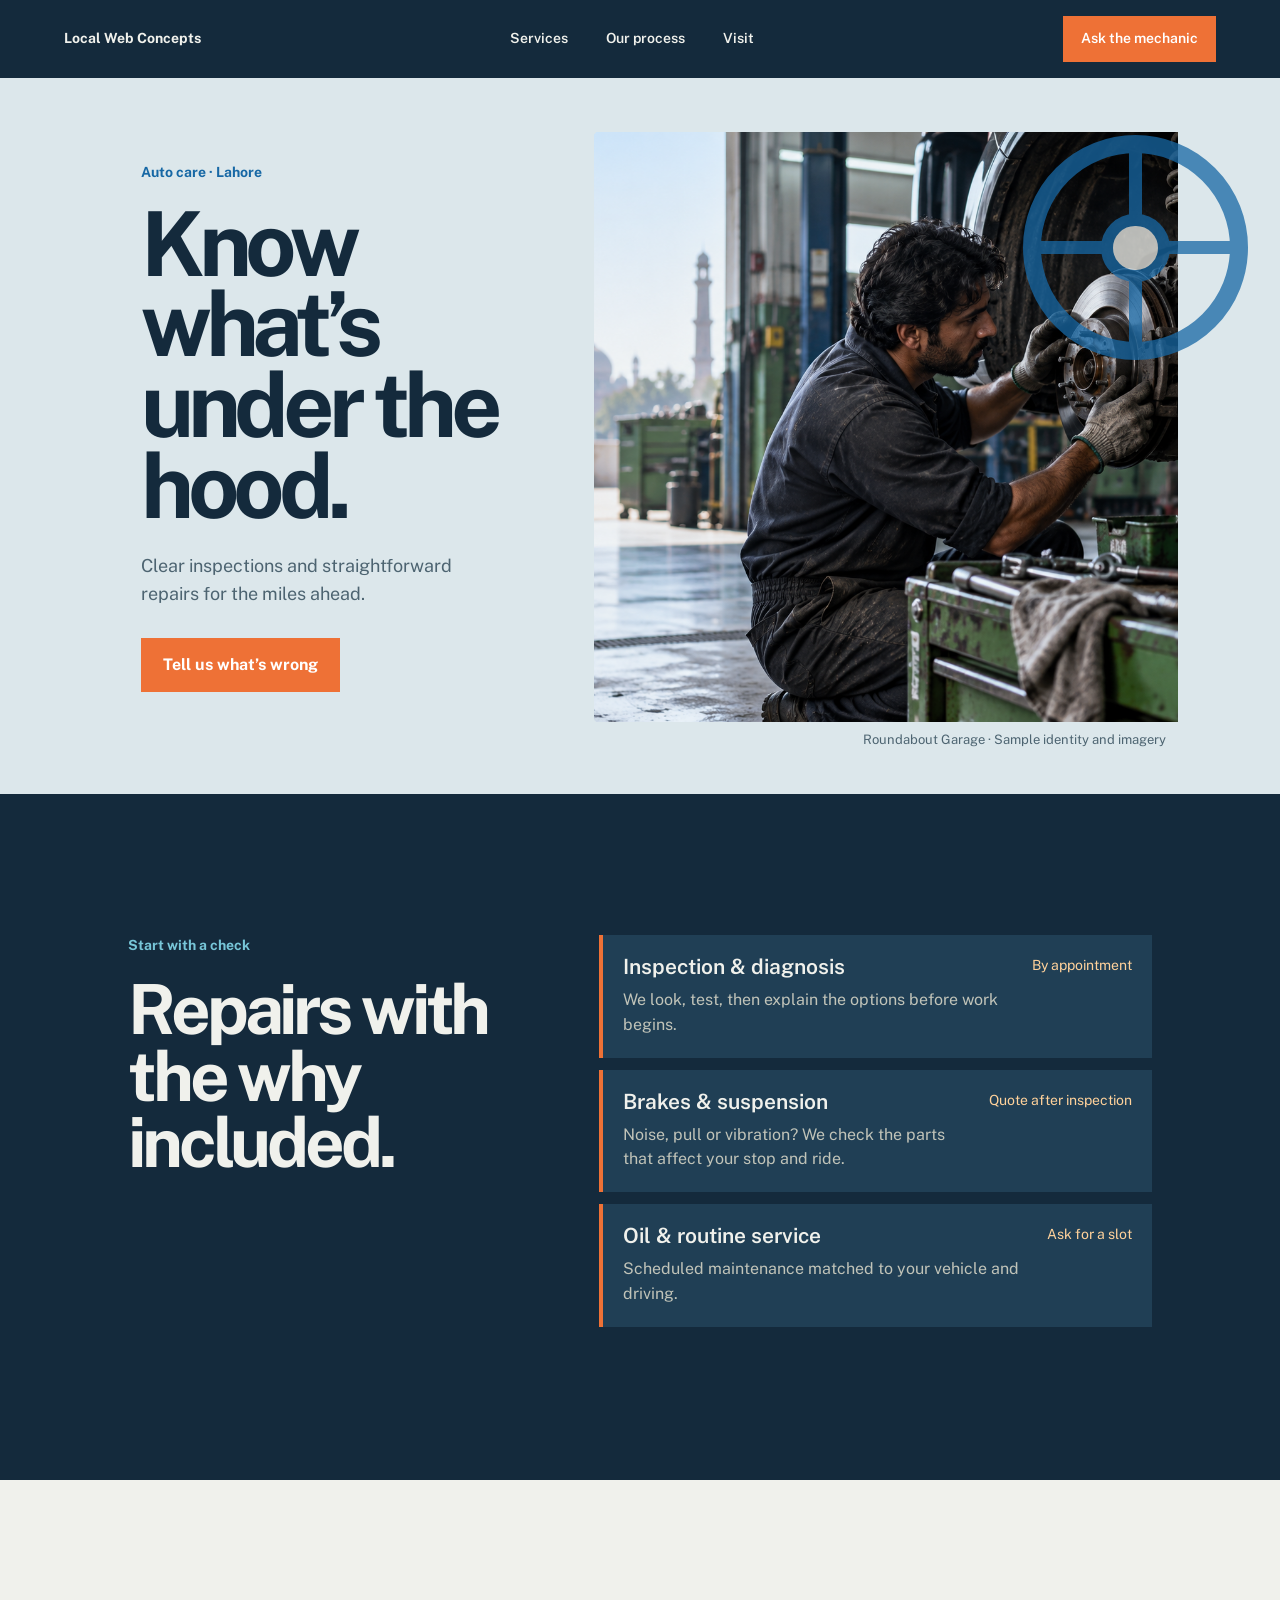
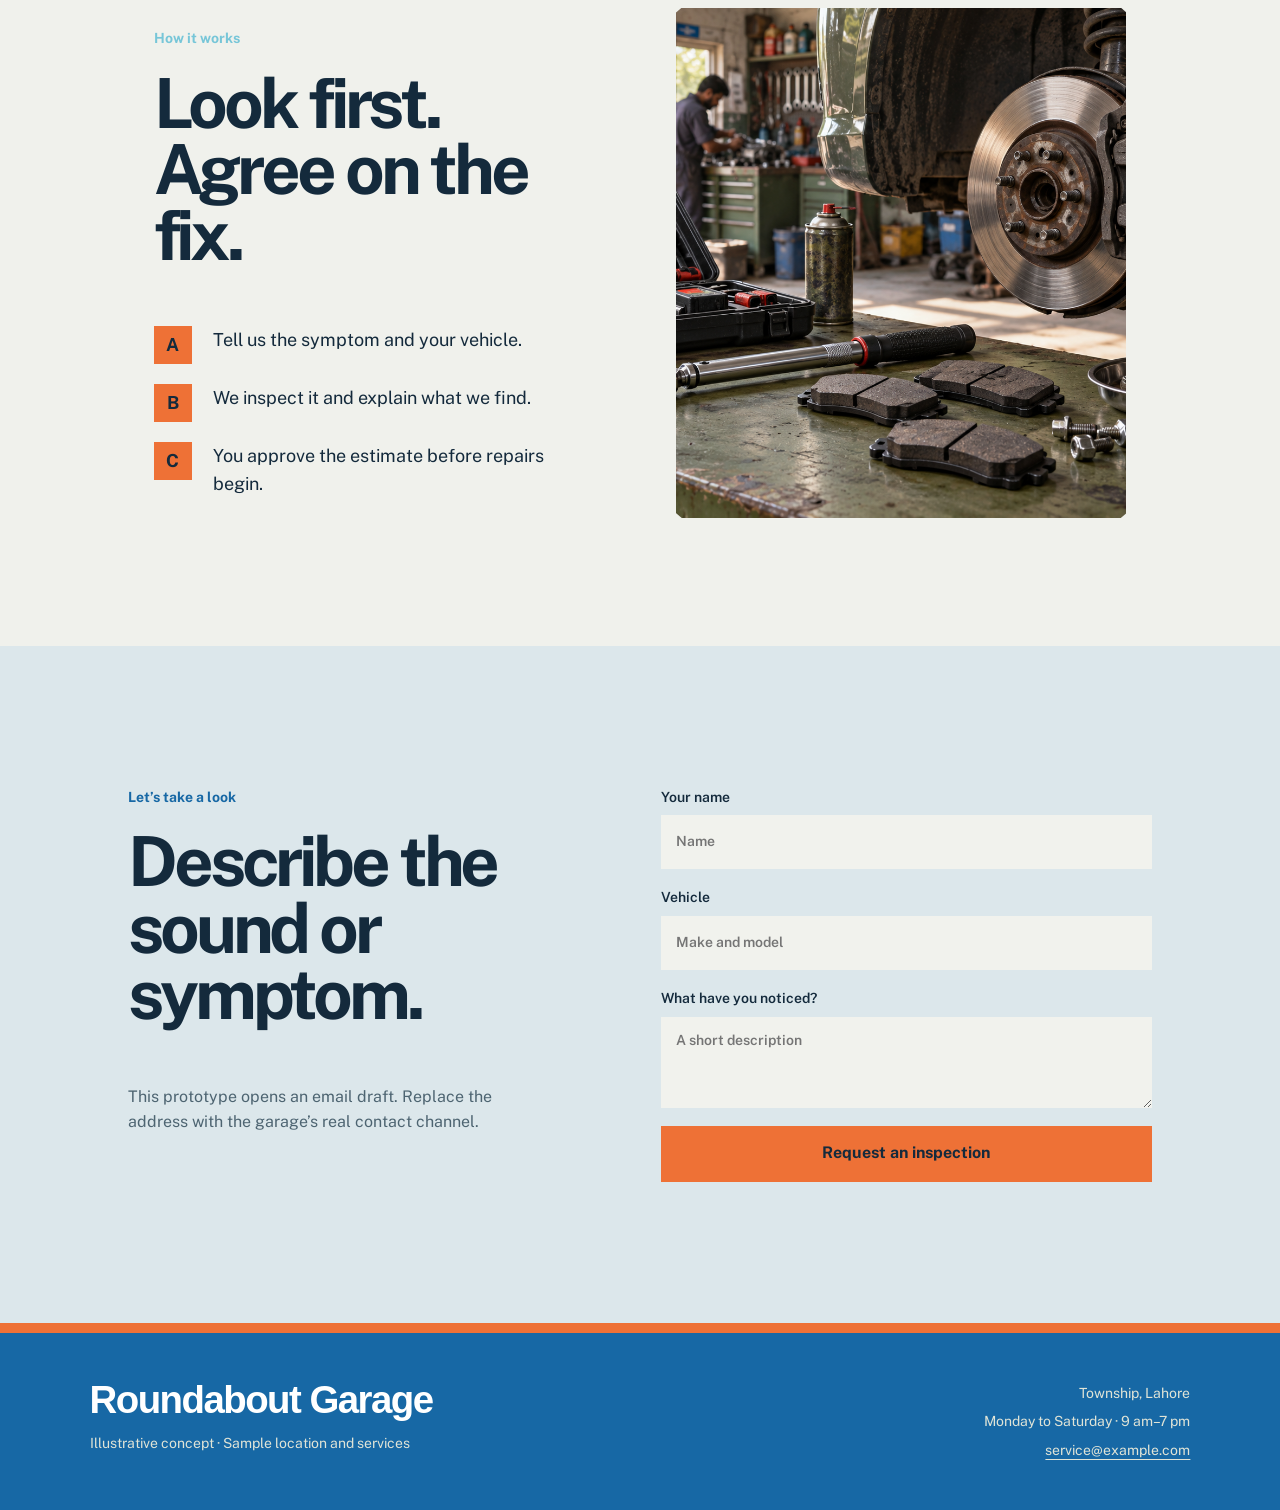
==== garage.html @ bb774060 "Add Lahore business website prototypes" ====
<!doctype html>
<html lang="en">
<head>
  <meta charset="utf-8">
  <meta name="viewport" content="width=device-width, initial-scale=1">
  <meta name="description" content="Illustrative auto repair garage website prototype for Lahore.">
  <title>Roundabout Garage — Lahore Auto Service Concept</title>
  <link rel="preconnect" href="https://fonts.googleapis.com">
  <link rel="preconnect" href="https://fonts.gstatic.com" crossorigin>
  <link href="https://fonts.googleapis.com/css2?family=Public+Sans:wght@400;500;600;700&display=swap" rel="stylesheet">
  <link rel="stylesheet" href="styles.css">
</head>
<body class="garage-page">
  <header class="site-nav garage-nav">
    <a class="site-brand" href="index.html">Local Web Concepts</a>
    <nav aria-label="Main navigation"><a href="#services">Services</a><a href="#process">Our process</a><a href="#visit">Visit</a></nav>
    <a class="nav-action" href="#book">Ask the mechanic</a>
  </header>
  <main>
    <section class="garage-hero">
      <div class="garage-hero-copy"><p class="garage-location">Auto care · Lahore</p><h1>Know what’s<br>under the hood.</h1><p>Clear inspections and straightforward repairs for the miles ahead.</p><a class="garage-button" href="#book">Tell us what’s wrong</a></div>
      <figure class="garage-hero-image"><img src="assets/garage-demo.png" alt="A mechanic checking a wheel assembly in a neighborhood garage"><figcaption>Roundabout Garage · Sample identity and imagery</figcaption></figure>
      <div class="wheel-motif" aria-hidden="true"><span></span><i></i></div>
    </section>
    <section class="garage-services section-pad" id="services">
      <div class="garage-heading"><p>Start with a check</p><h2>Repairs with<br>the why included.</h2></div>
      <div class="garage-list">
        <article><div><h3>Inspection &amp; diagnosis</h3><p>We look, test, then explain the options before work begins.</p></div><span>By appointment</span></article>
        <article><div><h3>Brakes &amp; suspension</h3><p>Noise, pull or vibration? We check the parts that affect your stop and ride.</p></div><span>Quote after inspection</span></article>
        <article><div><h3>Oil &amp; routine service</h3><p>Scheduled maintenance matched to your vehicle and driving.</p></div><span>Ask for a slot</span></article>
      </div>
    </section>
    <section class="garage-process" id="process">
      <div class="process-copy"><p>How it works</p><h2>Look first.<br>Agree on the fix.</h2><ol><li><span>Tell us the symptom and your vehicle.</span></li><li><span>We inspect it and explain what we find.</span></li><li><span>You approve the estimate before repairs begin.</span></li></ol></div>
      <img src="assets/garage-tools.png" alt="Diagnostic tools and a brake assembly on a workshop bench">
    </section>
    <section class="garage-book section-pad" id="book">
      <div><p>Let’s take a look</p><h2>Describe the<br>sound or symptom.</h2><p>This prototype opens an email draft. Replace the address with the garage’s real contact channel.</p></div>
      <form class="prototype-form" data-mailto="service@example.com" data-subject="Vehicle inspection request">
        <label>Your name<input name="name" autocomplete="name" required placeholder="Name"></label>
        <label>Vehicle<input name="vehicle" required placeholder="Make and model"></label>
        <label>What have you noticed?<textarea name="concern" rows="3" required placeholder="A short description"></textarea></label>
        <button class="garage-button" type="submit">Request an inspection</button>
      </form>
    </section>
  </main>
  <footer class="site-footer garage-footer" id="visit"><div><a class="footer-brand" href="index.html">Roundabout Garage</a><p>Illustrative concept · Sample location and services</p></div><div><p>Township, Lahore</p><p>Monday to Saturday · 9 am–7 pm</p><a href="mailto:service@example.com">service@example.com</a></div></footer>
  <script src="demos.js"></script>
</body>
</html>
---- styles.css ----
:root {
  color-scheme: light;
  --portfolio-ink: #171b17;
  --portfolio-ground: #e5e7e2;
  --display: "Schibsted Grotesk", "DM Sans", sans-serif;
  --body: "DM Sans", sans-serif;
}

* { box-sizing: border-box; }
html { scroll-behavior: smooth; }
body { margin: 0; font-family: var(--body); font-size: 16px; line-height: 1.55; }
img { display: block; width: 100%; height: 100%; object-fit: cover; }
a { color: inherit; }
button, input, select, textarea { font: inherit; }
button, a { -webkit-tap-highlight-color: transparent; }
a:focus-visible, button:focus-visible, input:focus-visible, select:focus-visible, textarea:focus-visible { outline: 3px solid currentColor; outline-offset: 4px; }
h1, h2, h3, p, figure { margin-top: 0; }
h1, h2, h3 { line-height: .98; }
::selection { background: #bfb21a; color: #181715; }

/* Portfolio */
.portfolio-page { background: var(--portfolio-ground); color: var(--portfolio-ink); }
.portfolio-nav, .portfolio-footer { display: flex; justify-content: space-between; align-items: center; padding: 24px 5vw; font-size: 14px; }
.portfolio-nav { font-weight: 600; }
.portfolio-nav span, .portfolio-footer span:last-child { color: #5a6259; }
.wordmark { text-decoration: none; }
.portfolio-intro { min-height: 52vh; padding: 8vh 10vw 7vh 15vw; display: grid; grid-template-columns: minmax(0, 1.2fr) minmax(240px, .55fr); align-items: end; gap: 7vw; }
.portfolio-copy h1 { font: 800 clamp(3.5rem, 7.3vw, 7.2rem)/.92 var(--display); letter-spacing: -.055em; margin-bottom: 24px; }
.portfolio-copy > p { max-width: 470px; font-size: clamp(18px, 1.45vw, 22px); }
.portfolio-note { max-width: 290px; color: #4a5249; margin-bottom: 8px; }
.demo-list { padding: 0 8vw 6vw; }
.demo-row { display: grid; grid-template-columns: 48px minmax(180px, .9fr) minmax(260px, .85fr) minmax(150px, .5fr); align-items: center; gap: 26px; padding: 26px 0; text-decoration: none; color: var(--portfolio-ink); transition: padding .25s ease, background-color .25s ease; }
.demo-row:hover { padding-left: 18px; padding-right: 18px; }
.demo-row img { height: clamp(140px, 18vw, 230px); }
.demo-number { font-size: 15px; color: #596157; }
.demo-title h2 { font: 700 clamp(26px, 3vw, 42px)/1 var(--display); letter-spacing: -.04em; margin-bottom: 12px; }
.demo-title p { margin: 0; color: #596157; }
.demo-open { justify-self: end; font-weight: 600; }
.demo-open span { display: inline-block; margin-left: 6px; transition: transform .2s ease; }
.demo-row:hover .demo-open span { transform: translate(3px, -3px); }
.portfolio-footer { border-top: 14px solid #aeb6a9; padding-top: 28px; padding-bottom: 38px; }

/* Shared demo shell */
.site-nav { min-height: 78px; padding: 16px 5vw; display: flex; align-items: center; justify-content: space-between; gap: 24px; position: relative; z-index: 2; }
.site-brand { text-decoration: none; font-weight: 700; font-size: 14px; }
.site-nav nav { display: flex; gap: clamp(18px, 3vw, 42px); }
.site-nav nav a, .nav-action { text-decoration: none; font-size: 14px; font-weight: 600; }
.site-nav a { transition: opacity .2s ease; }
.site-nav a:hover { opacity: .68; }
.nav-action { padding: 12px 18px; }
.site-footer { padding: 48px 7vw; display: flex; justify-content: space-between; align-items: end; gap: 32px; font-size: 14px; }
.site-footer p { margin-bottom: 7px; }
.site-footer a:not(.footer-brand) { text-underline-offset: 4px; }
.footer-brand { display: inline-block; margin-bottom: 14px; font: 700 clamp(27px, 3vw, 40px)/1 var(--display); text-decoration: none; letter-spacing: -.04em; }
.section-pad { padding: clamp(74px, 11vw, 150px) 10vw; }
.text-link { display: inline-flex; gap: 12px; align-items: center; font-weight: 700; text-decoration-thickness: 2px; text-underline-offset: 5px; }
.prototype-form { display: grid; gap: 18px; align-content: start; }
.prototype-form label { display: grid; gap: 7px; font-size: 14px; font-weight: 600; }
.prototype-form input, .prototype-form select, .prototype-form textarea { width: 100%; min-height: 54px; padding: 13px 15px; border: 0; border-radius: 0; resize: vertical; }
.prototype-form button { min-height: 56px; border: 0; cursor: pointer; font-weight: 700; transition: transform .2s ease, filter .2s ease; }
.prototype-form button:hover { transform: translateY(-2px); filter: brightness(1.08); }
.can-reveal { opacity: 0; transform: translateY(20px); transition: opacity .65s ease, transform .65s ease; }
.can-reveal.is-visible { opacity: 1; transform: translateY(0); }

/* Restaurant: paper menu, charcoal and brass */
.restaurant-page { --r-bg: #e8e8e3; --r-sheet: #dcdcd6; --r-ink: #181715; --r-muted: #63625c; --r-accent: #bfb21a; background: var(--r-bg); color: var(--r-ink); font-family: "Schibsted Grotesk", sans-serif; }
.restaurant-nav { background: var(--r-ink); color: var(--r-bg); }
.restaurant-nav .nav-action { background: var(--r-accent); color: var(--r-ink); }
.restaurant-hero { min-height: min(820px, calc(100svh - 78px)); padding: 6vh 7vw 7vh 10vw; background: var(--r-ink); color: var(--r-bg); display: grid; grid-template-columns: 1.1fr .85fr; align-items: center; position: relative; gap: 0; }
.restaurant-photo { height: min(68vh, 610px); overflow: hidden; }
.restaurant-photo img { transition: transform 7s ease; }
.restaurant-hero:hover .restaurant-photo img { transform: scale(1.035); }
.menu-sheet { background: var(--r-sheet); color: var(--r-ink); min-height: 520px; padding: clamp(34px, 5.5vw, 78px); margin-left: -42px; position: relative; display: flex; flex-direction: column; justify-content: center; }
.sheet-place, .sheet-bottom, .hero-caption { font-size: 13px; }
.sheet-place { color: var(--r-muted); margin-bottom: 34px; }
.menu-sheet h1 { font: 800 clamp(56px, 7.1vw, 106px)/.86 "Schibsted Grotesk", sans-serif; letter-spacing: -.07em; margin-bottom: 28px; }
.sheet-intro { max-width: 320px; font-size: 19px; }
.sheet-bottom { display: flex; justify-content: space-between; align-items: end; gap: 14px; margin-top: 50px; }
.sheet-bottom a { color: var(--r-ink); font-weight: 700; text-underline-offset: 4px; }
.hero-caption { position: absolute; bottom: 18px; right: 7vw; color: #b5b5ae; }
.restaurant-menu { display: grid; grid-template-columns: .72fr 1.3fr; gap: 7vw; }
.section-heading > p, .story-copy > p:first-child, .booking-intro > p:first-child { color: var(--r-muted); font-size: 14px; margin-bottom: 18px; }
.section-heading h2, .story-copy h2, .booking-intro h2 { font: 700 clamp(42px, 5.4vw, 72px)/.96 "Schibsted Grotesk", sans-serif; letter-spacing: -.055em; }
.menu-content { min-width: 0; }
.menu-tabs { display: flex; flex-wrap: wrap; gap: 10px; margin-bottom: 30px; }
.menu-tab { border: 0; cursor: pointer; padding: 12px 16px; background: #d9dad3; color: var(--r-ink); }
.menu-tab.is-active { background: var(--r-accent); }
.menu-tab:hover { filter: brightness(.95); }
.menu-results { display: grid; grid-template-columns: 1fr .8fr; gap: 28px; align-items: start; }
.menu-items article { display: flex; justify-content: space-between; gap: 18px; padding: 19px 0; background: transparent; border-bottom: 3px dotted #8a8981; }
.menu-items h3 { font: 600 21px/1.1 "Schibsted Grotesk", sans-serif; margin-bottom: 8px; }
.menu-items p { margin: 0; color: var(--r-muted); font-size: 14px; }
.menu-items strong { white-space: nowrap; font-size: 14px; }
.menu-photo { height: 400px; }
.restaurant-story { padding: 10vw; background: var(--r-ink); color: var(--r-bg); display: grid; grid-template-columns: 1.08fr .92fr; align-items: center; gap: 7vw; }
.restaurant-story img { height: 590px; }
.story-copy > p:first-child { color: var(--r-accent); }
.story-copy > p:not(:first-child) { max-width: 410px; color: #cecec7; font-size: 18px; }
.story-copy .text-link { color: var(--r-bg); margin-top: 18px; }
.restaurant-book { display: grid; grid-template-columns: .9fr 1.1fr; gap: 8vw; }
.booking-intro > p:last-child { max-width: 390px; color: var(--r-muted); }
.restaurant-page .prototype-form input, .restaurant-page .prototype-form select { background: #d7d8d1; color: var(--r-ink); }
.restaurant-button { background: var(--r-accent); color: var(--r-ink); }
.restaurant-footer { background: #181715; color: #e8e8e3; }
.restaurant-footer p, .restaurant-footer a:not(.footer-brand) { color: #c5c5bd; }

/* Salon: oxblood, open grey ground and the shears */
.salon-page { --s-bg: #d9d7d2; --s-surface: #c8c6c0; --s-ink: #242321; --s-muted: #585652; --s-accent: #781e35; background: var(--s-bg); color: var(--s-ink); font-family: "Albert Sans", sans-serif; }
.salon-nav { background: var(--s-bg); }
.salon-nav .nav-action { background: var(--s-accent); color: #fff; }
.salon-hero { min-height: 700px; padding: 5vh 8vw 8vh 12vw; display: grid; grid-template-columns: .78fr 1.22fr; align-items: center; gap: 5vw; position: relative; overflow: hidden; }
.salon-hero-copy { position: relative; z-index: 1; }
.salon-location, .salon-heading > p, .studio-copy > p:first-child, .salon-book > div > p:first-child { color: var(--s-accent); font-size: 14px; font-weight: 700; margin-bottom: 20px; }
.salon-hero h1 { font: 800 clamp(58px, 8vw, 112px)/.86 "Albert Sans", sans-serif; letter-spacing: -.075em; margin-bottom: 28px; }
.salon-hero-copy > p:not(.salon-location) { max-width: 330px; font-size: 19px; color: var(--s-muted); margin-bottom: 30px; }
.salon-button { display: inline-flex; align-items: center; justify-content: center; min-height: 52px; padding: 0 23px; background: var(--s-accent); color: white; text-decoration: none; font-weight: 700; border: 0; cursor: pointer; }
.salon-button:hover { filter: brightness(1.12); }
.salon-hero-image { height: 590px; position: relative; margin: 0; }
.salon-hero-image img { clip-path: circle(71% at 58% 50%); }
.salon-hero-image figcaption { position: absolute; left: 0; bottom: -28px; font-size: 13px; color: var(--s-muted); }
.scissor-mark { position: absolute; width: 150px; height: 150px; right: 5vw; top: 9%; opacity: .85; transform: rotate(-28deg); }
.scissor-mark span { position: absolute; width: 52px; height: 52px; border: 6px solid var(--s-accent); border-radius: 50%; left: 6px; bottom: 10px; }
.scissor-mark span:nth-child(2) { left: 63px; bottom: 10px; }
.scissor-mark i, .scissor-mark b { position: absolute; display: block; width: 105px; height: 6px; background: var(--s-accent); transform-origin: 10px 50%; left: 30px; top: 71px; }
.scissor-mark i { transform: rotate(-30deg); }
.scissor-mark b { transform: rotate(30deg); }
.salon-services { display: grid; grid-template-columns: .8fr 1.2fr; gap: 8vw; background: var(--s-ink); color: var(--s-bg); }
.salon-heading h2, .studio-copy h2, .salon-book h2 { font: 700 clamp(42px, 5.6vw, 74px)/.95 "Albert Sans", sans-serif; letter-spacing: -.055em; }
.salon-heading > p { color: #c57d8e; }
.service-list article { display: flex; justify-content: space-between; gap: 25px; align-items: start; padding: 20px 0 23px; margin-bottom: 12px; background: #302c2c; padding-left: 20px; padding-right: 20px; }
.service-list h3 { font: 700 22px/1.1 "Albert Sans", sans-serif; margin-bottom: 9px; }
.service-list p { max-width: 410px; color: #c5c0bd; margin: 0; }
.service-list span { color: #e7c6cc; white-space: nowrap; font-size: 14px; }
.salon-studio { display: grid; grid-template-columns: 1fr .85fr; align-items: center; gap: 9vw; padding: 10vw 12vw; }
.studio-image { height: 510px; overflow: hidden; }
.studio-image img { clip-path: circle(74% at 50% 50%); }
.studio-copy h2 { margin-bottom: 25px; }
.studio-copy > p:not(:first-child) { color: var(--s-muted); max-width: 450px; font-size: 18px; }
.studio-address { margin-top: 35px; color: var(--s-accent) !important; font-size: 15px !important; font-weight: 700; }
.salon-book { display: grid; grid-template-columns: .8fr 1fr; gap: 9vw; background: var(--s-surface); }
.salon-book > div > p:not(:first-child) { color: var(--s-muted); max-width: 360px; }
.salon-page .prototype-form input, .salon-page .prototype-form select { background: #eeece7; color: var(--s-ink); }
.salon-page .prototype-form button { background: var(--s-accent); color: white; }
.salon-footer { background: var(--s-accent); color: white; }
.salon-footer div:last-child { text-align: right; }
.salon-footer p, .salon-footer a:not(.footer-brand) { color: #f0dce0; }

/* Garage: wheel geometry, olive paint and clean workshop surfaces */
.garage-page { --g-bg: #e2e3dc; --g-surface: #d2d5c9; --g-ink: #20231c; --g-muted: #55594d; --g-accent: #59613f; background: var(--g-bg); color: var(--g-ink); font-family: "Public Sans", sans-serif; }
.garage-nav { background: var(--g-ink); color: var(--g-bg); }
.garage-nav .nav-action { background: var(--g-accent); color: white; }
.garage-hero { min-height: 700px; display: grid; grid-template-columns: .8fr 1.2fr; align-items: center; gap: 5vw; padding: 6vh 8vw 8vh 11vw; position: relative; overflow: hidden; }
.garage-hero-copy { position: relative; z-index: 1; }
.garage-location, .garage-heading > p, .process-copy > p:first-child, .garage-book > div > p:first-child { color: var(--g-accent); font-size: 14px; font-weight: 700; margin-bottom: 20px; }
.garage-hero h1 { font: 700 clamp(58px, 7vw, 100px)/.9 "Public Sans", sans-serif; letter-spacing: -.07em; margin-bottom: 26px; }
.garage-hero-copy > p:not(.garage-location) { max-width: 350px; font-size: 18px; color: var(--g-muted); margin-bottom: 30px; }
.garage-button { display: inline-flex; align-items: center; justify-content: center; min-height: 54px; padding: 0 22px; border: 0; background: var(--g-accent); color: white; font-weight: 700; text-decoration: none; cursor: pointer; }
.garage-button:hover { filter: brightness(1.15); }
.garage-hero-image { height: 590px; margin: 0; position: relative; z-index: 0; }
.garage-hero-image img { clip-path: circle(74% at 55% 50%); }
.garage-hero-image figcaption { position: absolute; right: 2%; bottom: -28px; font-size: 13px; color: var(--g-muted); }
.wheel-motif { position: absolute; width: 225px; height: 225px; border: 18px solid var(--g-accent); border-radius: 50%; top: 8%; right: 2.5vw; opacity: .75; }
.wheel-motif::before, .wheel-motif::after { content: ""; position: absolute; background: var(--g-accent); }
.wheel-motif::before { width: 13px; height: 100%; top: 0; left: calc(50% - 6.5px); }
.wheel-motif::after { height: 13px; width: 100%; left: 0; top: calc(50% - 6.5px); }
.wheel-motif span { position: absolute; inset: 32%; border: 12px solid var(--g-accent); border-radius: 50%; z-index: 1; background: var(--g-bg); }
.garage-services { display: grid; grid-template-columns: .8fr 1.2fr; gap: 8vw; background: var(--g-ink); color: var(--g-bg); }
.garage-heading h2, .process-copy h2, .garage-book h2 { font: 700 clamp(42px, 5.4vw, 72px)/.96 "Public Sans", sans-serif; letter-spacing: -.06em; }
.garage-heading > p, .process-copy > p:first-child { color: #aab28c; }
.garage-list article { display: flex; justify-content: space-between; align-items: start; gap: 25px; padding: 20px 0; margin-bottom: 12px; background: #2d3125; padding-left: 20px; padding-right: 20px; }
.garage-list h3 { font: 600 21px/1.15 "Public Sans", sans-serif; margin-bottom: 9px; }
.garage-list p { max-width: 430px; color: #c1c4b9; margin: 0; }
.garage-list span { white-space: nowrap; font-size: 14px; color: #ccd1b7; }
.garage-process { display: grid; grid-template-columns: .95fr 1.05fr; align-items: center; gap: 9vw; padding: 10vw 12vw; }
.process-copy ol { list-style: none; padding: 0; margin: 35px 0 0; display: grid; gap: 20px; counter-reset: process; }
.process-copy li { display: grid; grid-template-columns: 44px 1fr; align-items: start; gap: 15px; font-size: 18px; counter-increment: process; }
.process-copy li::before { content: counter(process, upper-alpha); display: grid; place-items: center; width: 38px; height: 38px; background: var(--g-accent); color: white; font-weight: 700; }
.garage-process img { height: 510px; clip-path: circle(70% at 50% 50%); }
.garage-book { display: grid; grid-template-columns: .85fr 1fr; gap: 9vw; background: var(--g-surface); }
.garage-book > div > p:not(:first-child) { max-width: 390px; color: var(--g-muted); }
.garage-page .prototype-form input, .garage-page .prototype-form select, .garage-page .prototype-form textarea { background: #f1f2ed; color: var(--g-ink); }
.garage-page .prototype-form button { background: var(--g-accent); color: white; }
.garage-footer { background: var(--g-accent); color: white; }
.garage-footer div:last-child { text-align: right; }
.garage-footer p, .garage-footer a:not(.footer-brand) { color: #e0e4d7; }

@media (max-width: 800px) {
  .portfolio-intro { min-height: auto; padding: 12vw 8vw 9vw; grid-template-columns: 1fr; gap: 18px; }
  .portfolio-copy h1 { font-size: clamp(45px, 11vw, 80px); }
  .portfolio-note { max-width: 520px; }
  .demo-list { padding: 0 8vw 10vw; }
  .demo-row { grid-template-columns: 28px 1fr 35%; gap: 14px; padding: 20px 0; }
  .demo-row img { height: 150px; grid-column: 3; grid-row: 1 / span 2; }
  .demo-title { grid-column: 2; }
  .demo-open { grid-column: 2; justify-self: start; font-size: 14px; }
  .portfolio-footer { align-items: start; gap: 16px; flex-direction: column; }
  .site-nav { flex-wrap: wrap; padding: 15px 6vw; }
  .site-nav nav { order: 3; width: 100%; justify-content: space-between; gap: 12px; }
  .site-nav nav a, .nav-action { font-size: 13px; }
  .restaurant-hero { min-height: auto; padding: 20px 6vw 55px; grid-template-columns: 1fr; }
  .restaurant-photo { height: 47vh; min-height: 300px; }
  .menu-sheet { min-height: 440px; margin: -35px 5vw 0; padding: 38px 28px; }
  .menu-sheet h1 { font-size: clamp(58px, 14vw, 84px); }
  .sheet-bottom { flex-wrap: wrap; margin-top: 34px; }
  .hero-caption { left: 6vw; right: auto; bottom: 12px; }
  .restaurant-menu, .restaurant-story, .restaurant-book, .salon-services, .salon-studio, .salon-book, .garage-services, .garage-process, .garage-book { grid-template-columns: 1fr; gap: 34px; }
  .section-pad { padding: 75px 7vw; }
  .menu-results { grid-template-columns: 1fr; }
  .menu-photo { height: 300px; }
  .restaurant-story { padding: 12vw 7vw; }
  .restaurant-story img { height: 370px; }
  .salon-hero, .garage-hero { min-height: auto; padding: 45px 7vw 75px; grid-template-columns: 1fr; gap: 36px; }
  .salon-hero h1, .garage-hero h1 { font-size: clamp(58px, 14vw, 95px); }
  .salon-hero-image, .garage-hero-image { height: 440px; margin: 0 0 20px; }
  .scissor-mark { width: 110px; height: 110px; right: 4vw; top: 12%; transform: scale(.7) rotate(-28deg); transform-origin: top right; }
  .salon-studio, .garage-process { padding: 12vw 7vw; }
  .studio-image { height: 360px; }
  .garage-process img { height: 360px; }
  .wheel-motif { width: 140px; height: 140px; border-width: 12px; top: 5%; right: 4vw; }
  .wheel-motif::before { width: 9px; left: calc(50% - 4.5px); }
  .wheel-motif::after { height: 9px; top: calc(50% - 4.5px); }
  .wheel-motif span { border-width: 8px; }
  .site-footer { flex-direction: column; align-items: start; padding: 38px 7vw; }
  .site-footer div:last-child { text-align: left; }
}

@media (max-width: 480px) {
  .portfolio-nav, .portfolio-footer { padding-left: 6vw; padding-right: 6vw; }
  .portfolio-nav { align-items: start; gap: 8px; flex-direction: column; }
  .demo-row { grid-template-columns: 22px minmax(0, 1fr); }
  .demo-row img { grid-column: 2; grid-row: 2; width: 100%; height: 160px; }
  .demo-title { grid-column: 2; }
  .demo-open { grid-column: 2; grid-row: 3; }
  .site-nav .site-brand { max-width: 65%; }
  .nav-action { padding: 10px 12px; }
  .site-nav nav a { font-size: 12px; }
  .menu-sheet { margin-left: 2vw; margin-right: 2vw; }
  .menu-items article { flex-direction: column; gap: 7px; }
  .service-list article, .garage-list article { flex-direction: column; gap: 12px; }
  .salon-hero-image, .garage-hero-image { height: 340px; }
  .scissor-mark { right: 2vw; top: 17%; }
  .wheel-motif { right: 1vw; top: 15%; }
}

@media (prefers-reduced-motion: reduce) {
  *, *::before, *::after { scroll-behavior: auto !important; transition-duration: .01ms !important; animation-duration: .01ms !important; animation-iteration-count: 1 !important; }
  .can-reveal { opacity: 1; transform: none; }
}

/* Color refinement: vivid, print-inspired accents with accessible contrast */
::selection { background: #f2b544; color: #17130e; }
.portfolio-page { --portfolio-ink: #142b35; --portfolio-ground: #f3eee2; }
.portfolio-nav span, .portfolio-footer span:last-child { color: #49616a; }
.demo-row { border-top: 1px solid #d4cbb8; }
.demo-row:hover { background: #e8dfcc; }
.demo-number { color: #c15b3b; font-weight: 700; }
.demo-title p { color: #49616a; }
.portfolio-footer { border-top-color: #df713f; }

/* Restaurant: saffron and tomato against deep evergreen */
.restaurant-page { --r-bg: #fff4dc; --r-sheet: #f4ddb0; --r-ink: #172c27; --r-muted: #53645a; --r-accent: #f3aa2c; }
.restaurant-nav .nav-action { background: #e96843; color: #fffaf0; }
.restaurant-photo { outline: 8px solid #e96843; outline-offset: -8px; }
.menu-tab { background: #ead3a4; }
.menu-tab.is-active { background: #e96843; color: #fffaf0; }
.menu-items article { border-bottom-color: #b9783f; }
.restaurant-story { box-shadow: inset 12px 0 #e96843; }
.restaurant-story .text-link { color: #f3aa2c; }
.restaurant-button { background: #e96843; color: #fffaf0; }
.restaurant-footer { background: #10231f; border-top: 10px solid #f3aa2c; }

/* Salon: vivid berry, warm blush, and soft lilac */
.salon-page { --s-bg: #fae8e5; --s-surface: #efd2d5; --s-ink: #321b2b; --s-muted: #66505d; --s-accent: #b42b58; }
.salon-nav { background: #fae8e5; }
.salon-nav .nav-action, .salon-button { background: #b42b58; }
.salon-hero { background: #f5d1d4; }
.salon-location, .salon-heading > p, .studio-copy > p:first-child, .salon-book > div > p:first-child { color: #9d244d; }
.salon-services { background: #321b2b; }
.service-list article { background: #49283e; border-left: 4px solid #e77a91; }
.service-list span { color: #f4b6c3; }
.salon-studio { background: #fae8e5; }
.studio-address { color: #9d244d !important; }
.salon-book { background: #efd2d5; }
.salon-page .prototype-form input, .salon-page .prototype-form select { background: #fff8f5; }
.salon-footer { background: #9d244d; border-top: 10px solid #e77a91; }

/* Garage: confident cobalt, workshop orange, and clean bone */
.garage-page { --g-bg: #f0f1ec; --g-surface: #dce7eb; --g-ink: #142a3c; --g-muted: #4d6471; --g-accent: #1768a5; }
.garage-nav .nav-action, .garage-button { background: #ee7136; color: #fff; }
.garage-hero { background: #dce7eb; }
.garage-location, .garage-heading > p, .process-copy > p:first-child, .garage-book > div > p:first-child { color: #1768a5; }
.garage-heading > p, .process-copy > p:first-child { color: #77c6d8; }
.garage-services { background: #142a3c; }
.garage-list article { background: #203f55; border-left: 4px solid #ee7136; }
.garage-list span { color: #ffd29b; }
.process-copy li::before { background: #ee7136; color: #142a3c; }
.garage-process { background: #f0f1ec; }
.garage-book { background: #dce7eb; }
.garage-page .prototype-form button { background: #ee7136; color: #142a3c; }
.garage-footer { background: #1768a5; border-top: 10px solid #ee7136; }

/* Reference-led Lahore Digital portfolio gallery */
.reference-portfolio { --ref-paper: #f2dfb9; --ref-ink: #351e18; background: var(--ref-paper); color: var(--ref-ink); font-family: "DM Sans", sans-serif; }
.ref-nav { min-height: 82px; padding: 20px 5.2vw; display: flex; align-items: center; justify-content: space-between; gap: 32px; }
.ref-wordmark { font: 700 clamp(19px, 2vw, 28px)/1 "Playfair Display", Georgia, serif; letter-spacing: .035em; text-decoration: none; white-space: nowrap; }
.ref-nav nav { display: flex; align-items: center; gap: clamp(20px, 3.2vw, 58px); }
.ref-nav nav a { color: var(--ref-ink); font-size: clamp(14px, 1.25vw, 19px); text-decoration: none; text-transform: capitalize; padding: 8px 0; }
.ref-nav nav a[aria-current="page"] { border-bottom: 2px solid #9d3d4b; }
.ref-nav nav .ref-hire { padding: 11px 18px; border: 1px solid var(--ref-ink); border-radius: 3px; }
.ref-intro { padding: 4.5vh 5.2vw 3vh; }
.ref-eyebrow { margin: 0 0 12px; color: #8a4b37; font-weight: 700; font-size: 12px; letter-spacing: .14em; text-transform: uppercase; }
.ref-intro h1 { max-width: 1600px; margin-bottom: 16px; font: 700 clamp(42px, 5vw, 82px)/.98 "Playfair Display", Georgia, serif; letter-spacing: -.045em; text-transform: uppercase; }
.ref-subtitle { max-width: 720px; font-size: clamp(16px, 1.3vw, 20px); color: #60483d; }
.ref-showcase { display: grid; grid-template-columns: repeat(3, minmax(0, 1fr)); gap: 2vw; padding: 2vh 5.2vw 8vh; align-items: start; }
.ref-project h2 { margin: 0 0 12px; font: 500 clamp(17px, 1.55vw, 24px)/1.2 "DM Sans", sans-serif; color: #35241e; }
.ref-project h2 strong { font-weight: 800; }
.ref-project h2 span { color: #65564f; }
.ref-preview { min-height: 635px; overflow: hidden; border-radius: 16px; padding: 18px 18px 0; color: white; box-shadow: 0 16px 30px #51352230; display: flex; flex-direction: column; }
.ref-restaurant .ref-preview { background: #172c27; }
.ref-salon .ref-preview { background: #fae8e5; color: #321b2b; }
.ref-garage .ref-preview { background: #1768a5; }
.ref-preview-head { min-height: 62px; display: flex; justify-content: space-between; gap: 12px; align-items: start; }
.ref-preview-head b { display: block; font: 700 clamp(16px, 1.4vw, 23px)/1.1 "Playfair Display", Georgia, serif; }
.ref-restaurant .ref-preview-head b { color: #f3aa2c; }
.ref-salon .ref-preview-head b { color: #9d244d; }
.ref-garage .ref-preview-head b { color: #fff; }
.ref-preview-head small { display: block; margin-top: 4px; font-size: 12px; opacity: .82; }
.ref-contact { text-align: right; font-size: 11px; line-height: 1.6; white-space: nowrap; opacity: .88; }
.ref-preview-actions { min-height: 42px; display: flex; justify-content: space-between; align-items: center; gap: 12px; border-bottom: 1px solid currentColor; }
.ref-preview-actions a, .ref-preview-bottom a { display: inline-block; padding: 8px 13px; border-radius: 9px 9px 0 0; background: #f3aa2c; color: #1e211c; text-decoration: none; font-size: 12px; font-weight: 800; }
.ref-salon .ref-preview-actions a { background: #9d244d; color: #fff; }
.ref-salon .ref-preview-actions a:last-child { border-radius: 18px; }
.ref-garage .ref-preview-actions a { background: #ee7136; color: #172a3c; }
.ref-preview-actions a:last-child { border-radius: 18px; }
.ref-tags { min-height: 48px; display: flex; align-items: center; justify-content: space-between; gap: 7px; color: #f3aa2c; font-size: clamp(10px, .95vw, 14px); white-space: nowrap; }
.ref-tags span { overflow: hidden; text-overflow: ellipsis; }
.ref-tags .selected { padding: 6px 9px; border-radius: 8px; background: #e96843; color: white; }
.ref-salon .ref-tags { color: #9d244d; }
.ref-salon .ref-tags .selected { background: #9d244d; color: white; }
.ref-garage .ref-tags { color: #ffd08c; }
.ref-garage .ref-tags .selected { background: #ee7136; color: #142a3c; }
.ref-photo { height: 185px; display: block; overflow: hidden; border-radius: 12px; }
.ref-photo img { transition: transform .35s ease; }
.ref-photo:hover img { transform: scale(1.04); }
.ref-salon-photo { order: 3; }
.ref-salon .ref-tags { order: 4; }
.ref-preview-bottom { flex: 1; display: grid; grid-template-columns: 1fr 1fr; gap: 10px; padding: 14px 0; }
.ref-preview-bottom > div { padding: 13px; border-radius: 12px; }
.ref-preview-bottom > div:first-child { background: #f3aa2c; color: #211910; }
.ref-preview-bottom > div:last-child { background: #e96843; color: #251b17; }
.ref-salon .ref-preview-bottom > div:first-child { background: #9d244d; color: white; }
.ref-salon .ref-preview-bottom > div:last-child { background: #d9909b; color: #fff8f5; }
.ref-garage .ref-preview-bottom > div:first-child { background: #ee7136; color: #142a3c; }
.ref-garage .ref-preview-bottom > div:last-child { background: #f39b42; color: #142a3c; }
.ref-preview-bottom h3 { margin-bottom: 8px; font: 700 15px/1.1 "DM Sans", sans-serif; }
.ref-preview-bottom p { min-height: 48px; margin-bottom: 10px; font-size: 12px; line-height: 1.4; }
.ref-preview-bottom a { padding: 6px 8px; border-radius: 7px; background: #172c27; color: white; font-size: 11px; }
.ref-salon .ref-preview-bottom a { background: #fae8e5; color: #9d244d; }
.ref-garage .ref-preview-bottom a { background: #1768a5; color: white; }
.ref-card-foot { min-height: 43px; border-top: 1px solid #ffffff66; display: flex; justify-content: space-between; align-items: center; gap: 8px; font-size: 10px; }
.ref-about { padding: 9vh 10vw; background: #f8edd8; }
.ref-about h2, .ref-contact-strip h2 { max-width: 850px; font: 700 clamp(36px, 5vw, 68px)/1 "Playfair Display", Georgia, serif; letter-spacing: -.04em; }
.ref-about > p:last-child { max-width: 620px; color: #60483d; font-size: 18px; }
.ref-contact-strip { padding: 7vh 10vw; display: flex; justify-content: space-between; align-items: end; gap: 32px; background: #e96843; color: #251b17; }
.ref-contact-strip h2 { max-width: 780px; margin-bottom: 0; }
.ref-contact-strip > a { flex: 0 0 auto; padding: 15px 20px; border: 1px solid #251b17; border-radius: 4px; text-decoration: none; font-weight: 700; }
.ref-footer { display: flex; justify-content: space-between; gap: 20px; padding: 22px 5.2vw; background: #351e18; color: #f8edd8; font-size: 12px; }
@media (max-width: 900px) {
  .ref-nav { align-items: flex-start; flex-direction: column; gap: 12px; }
  .ref-nav nav { width: 100%; justify-content: space-between; gap: 12px; }
  .ref-showcase { grid-template-columns: 1fr; gap: 34px; padding-left: 7vw; padding-right: 7vw; }
  .ref-project h2 { font-size: 22px; }
  .ref-preview { min-height: 0; }
  .ref-photo { height: 260px; }
  .ref-preview-bottom p { min-height: 0; }
  .ref-intro { padding-left: 7vw; padding-right: 7vw; }
}
@media (max-width: 520px) {
  .ref-nav nav { flex-wrap: wrap; justify-content: flex-start; column-gap: 18px; }
  .ref-nav nav a { font-size: 13px; }
  .ref-intro h1 { font-size: 40px; }
  .ref-preview { padding: 14px 12px 0; }
  .ref-contact { font-size: 9px; }
  .ref-preview-head b { font-size: 15px; }
  .ref-tags { font-size: 10px; }
  .ref-photo { height: 190px; }
  .ref-preview-bottom { gap: 7px; }
  .ref-preview-bottom > div { padding: 10px; }
  .ref-preview-bottom h3 { font-size: 13px; }
  .ref-preview-bottom p { font-size: 11px; }
  .ref-contact-strip, .ref-footer { flex-direction: column; align-items: flex-start; }
}
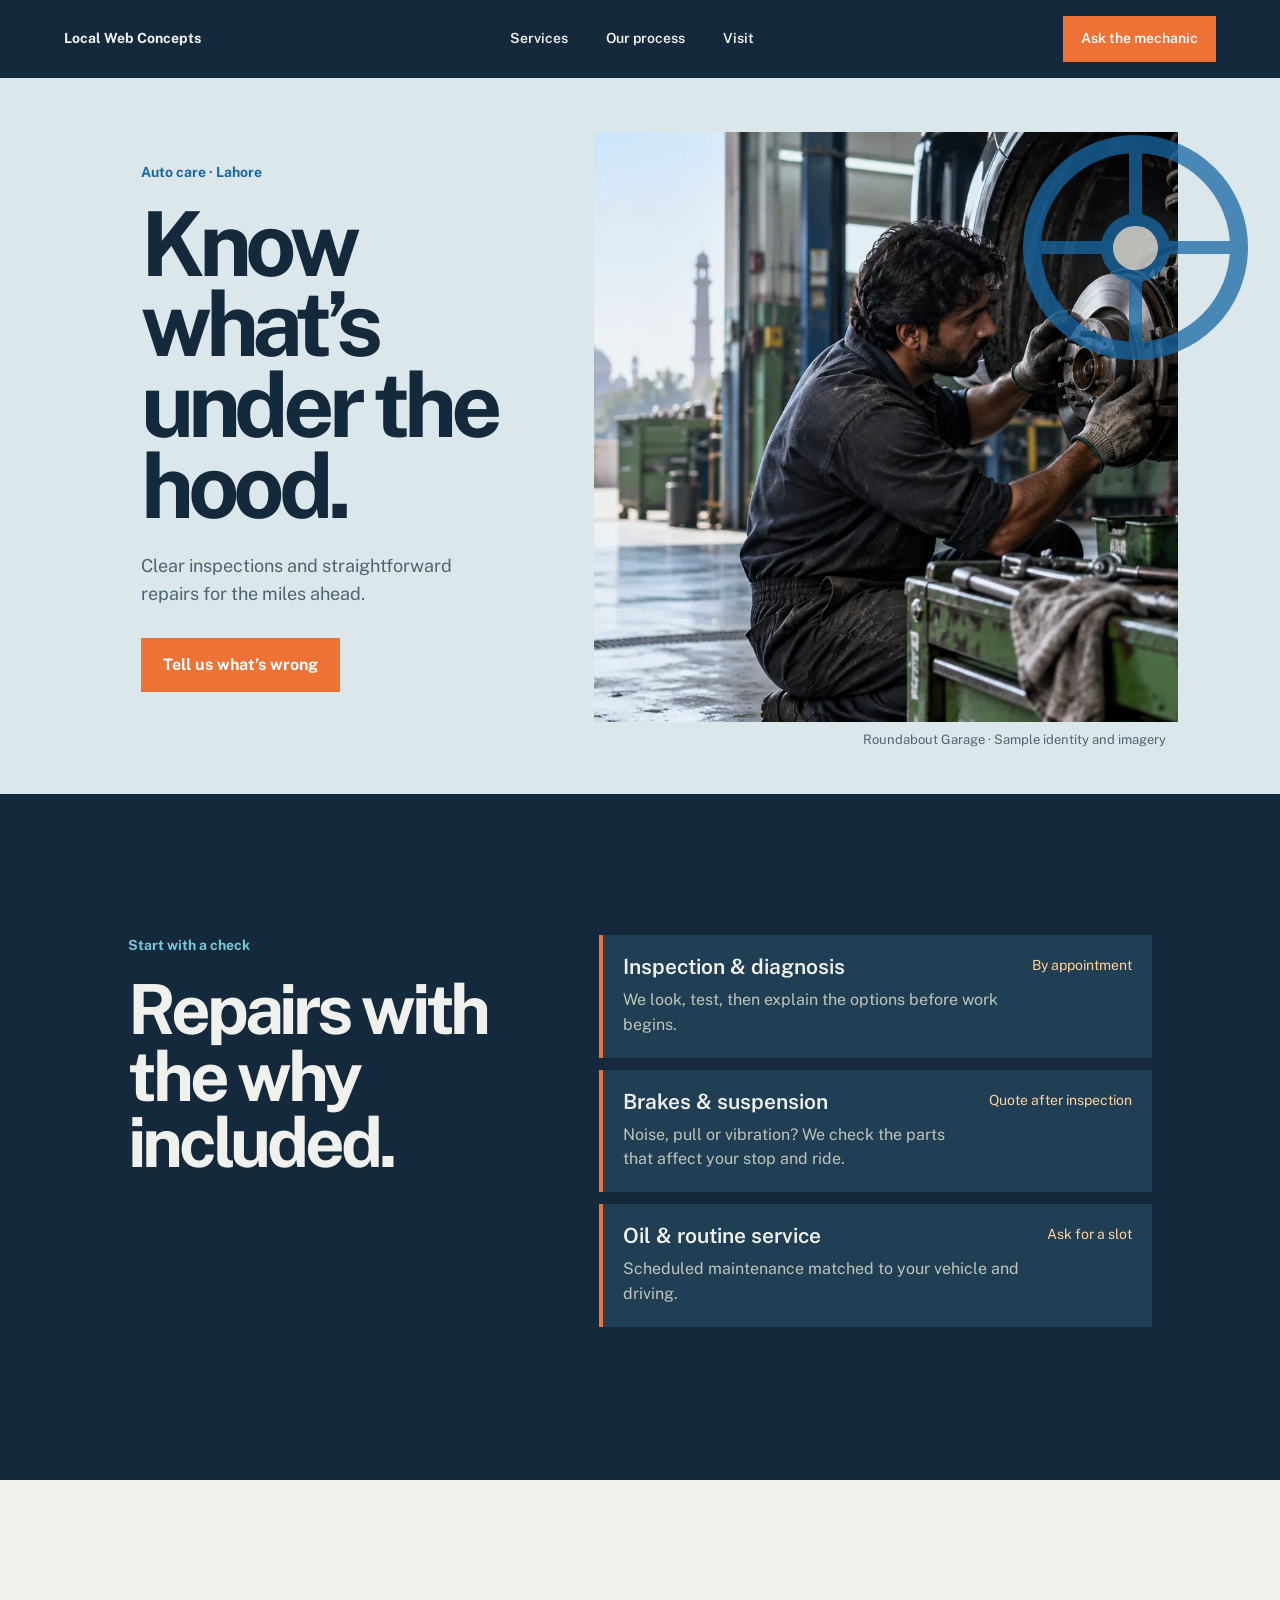
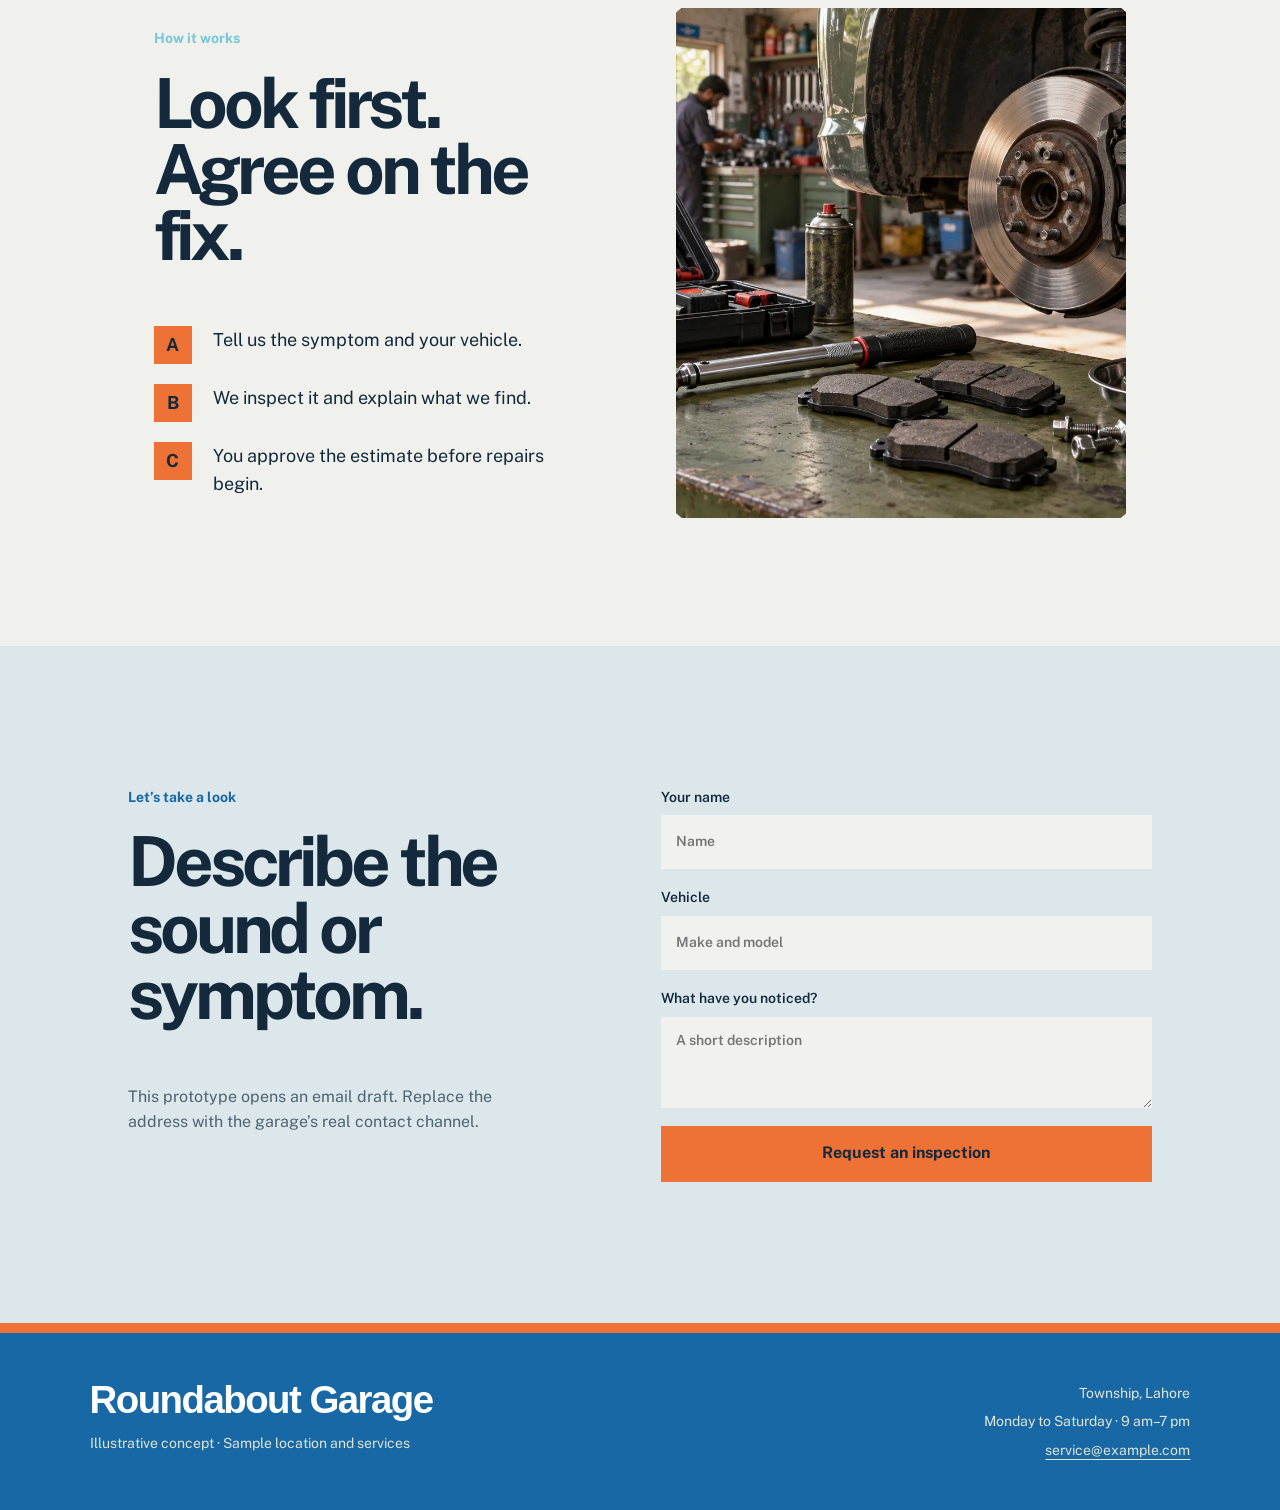
==== commit 610d8143: "Upgrade homepage with interactive WhatsApp demos - Rebuild index.html from the studio portfolio desi" ====
--- a/garage.html
+++ b/garage.html
@@ -19,7 +19,7 @@
   <main>
     <section class="garage-hero">
       <div class="garage-hero-copy"><p class="garage-location">Auto care · Lahore</p><h1>Know what’s<br>under the hood.</h1><p>Clear inspections and straightforward repairs for the miles ahead.</p><a class="garage-button" href="#book">Tell us what’s wrong</a></div>
-      <figure class="garage-hero-image"><img src="assets/garage-demo.png" alt="A mechanic checking a wheel assembly in a neighborhood garage"><figcaption>Roundabout Garage · Sample identity and imagery</figcaption></figure>
+      <figure class="garage-hero-image"><img src="assets/garage-demo.webp" alt="A mechanic checking a wheel assembly in a neighborhood garage"><figcaption>Roundabout Garage · Sample identity and imagery</figcaption></figure>
       <div class="wheel-motif" aria-hidden="true"><span></span><i></i></div>
     </section>
     <section class="garage-services section-pad" id="services">
@@ -32,7 +32,7 @@
     </section>
     <section class="garage-process" id="process">
       <div class="process-copy"><p>How it works</p><h2>Look first.<br>Agree on the fix.</h2><ol><li><span>Tell us the symptom and your vehicle.</span></li><li><span>We inspect it and explain what we find.</span></li><li><span>You approve the estimate before repairs begin.</span></li></ol></div>
-      <img src="assets/garage-tools.png" alt="Diagnostic tools and a brake assembly on a workshop bench">
+      <img src="assets/garage-tools.webp" alt="Diagnostic tools and a brake assembly on a workshop bench">
     </section>
     <section class="garage-book section-pad" id="book">
       <div><p>Let’s take a look</p><h2>Describe the<br>sound or symptom.</h2><p>This prototype opens an email draft. Replace the address with the garage’s real contact channel.</p></div>
